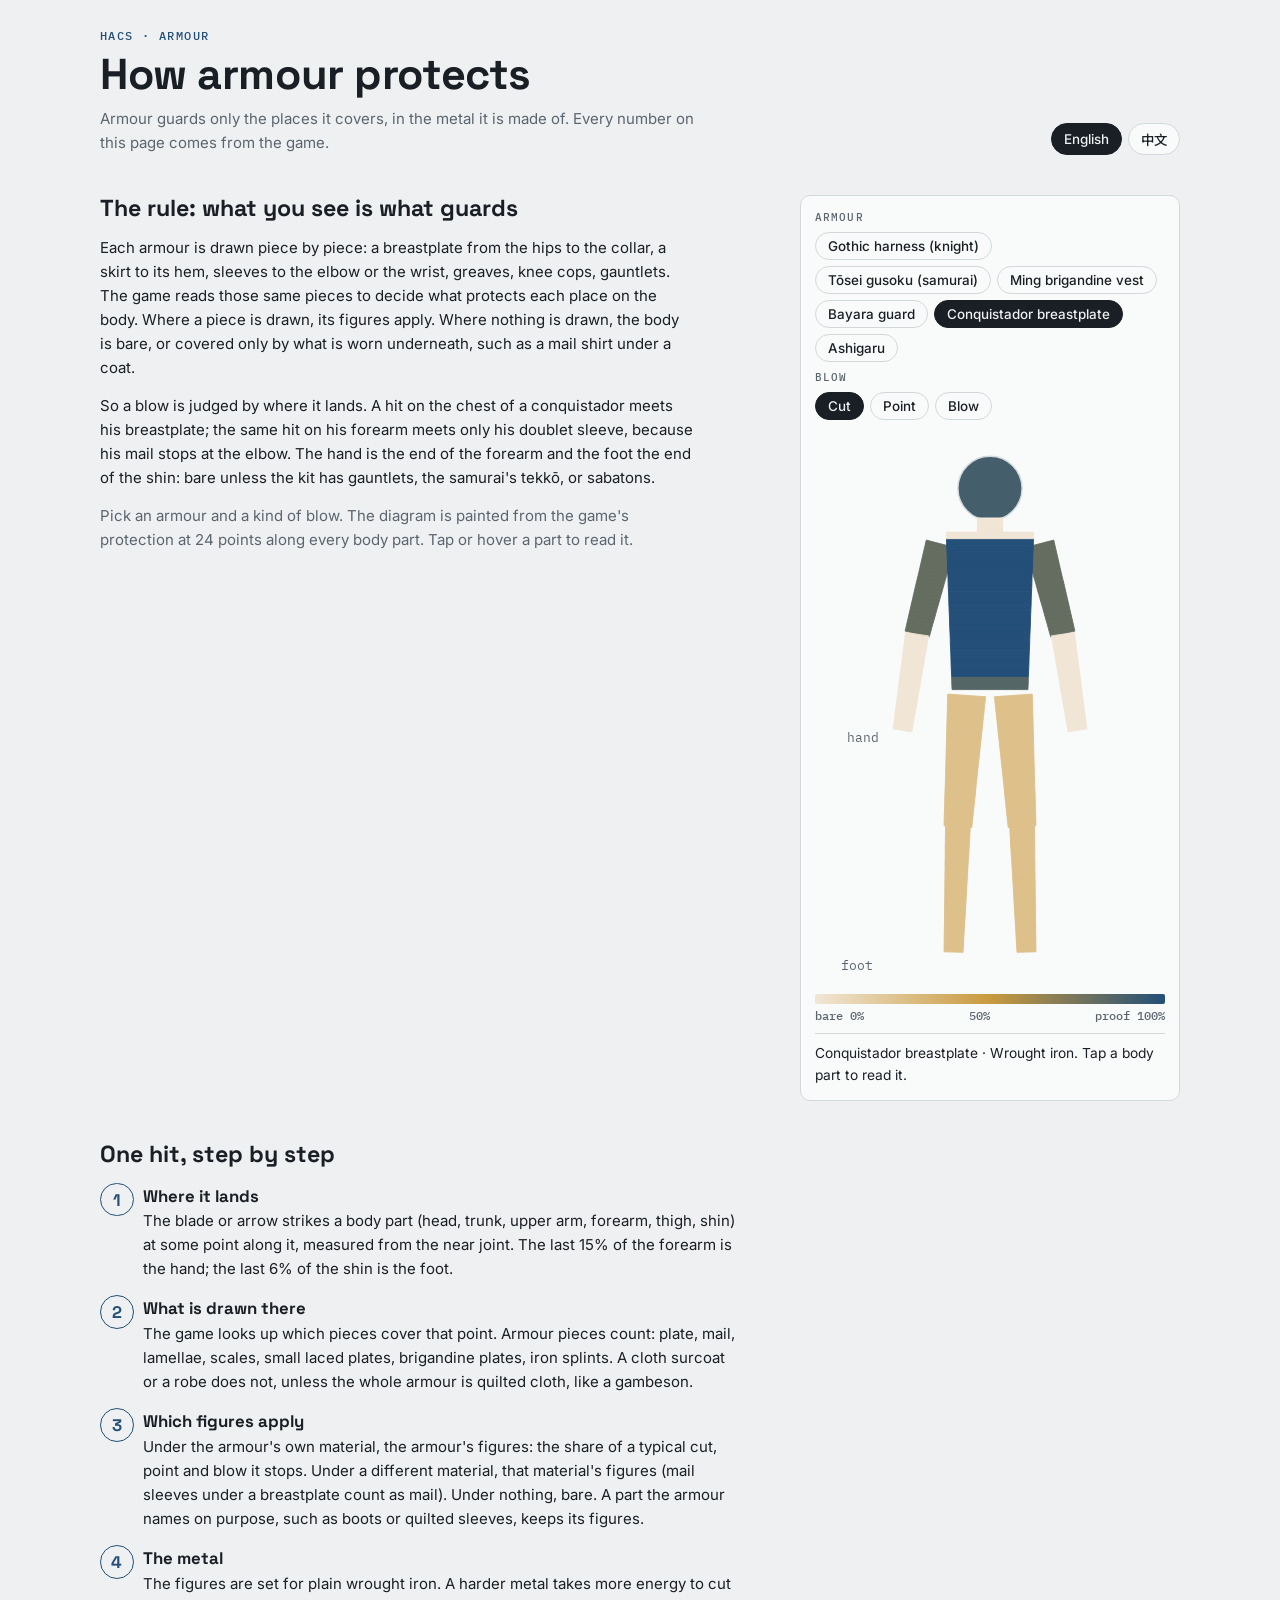
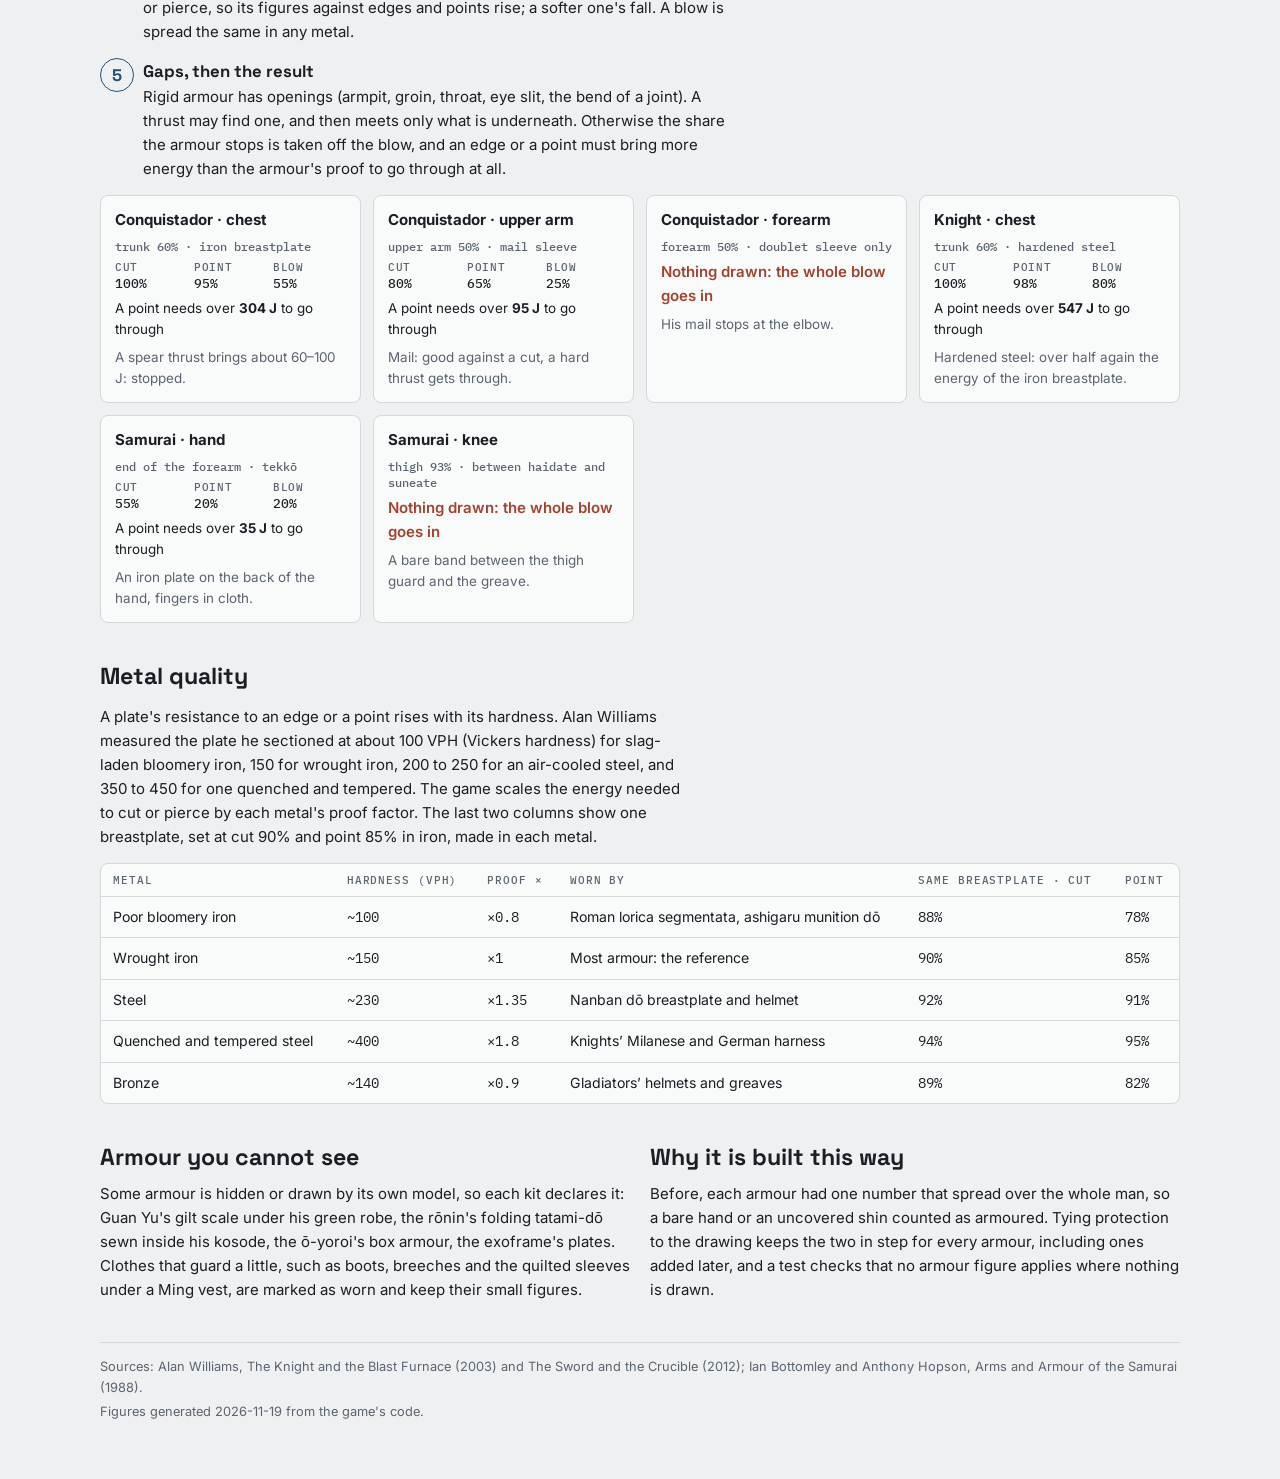
==== assets/armour.html @ ee6d1f23 "How armour protects, in the game: a page in English and Chinese (assets/armour.html, made from the g" ====
<!doctype html>
<!-- GENERATED by tools/armour-page.mjs from tools/armour-page.tpl.html: do not edit by hand. -->
<html lang="en">
<head>
<meta charset="utf-8">
<meta name="viewport" content="width=device-width, initial-scale=1, viewport-fit=cover">
</head>
<body>
<title>How Armour Protects</title>
<meta name="claude:viewport-fit-sides" content="cover">
<link rel="preconnect" href="https://fonts.googleapis.com">
<link rel="stylesheet" href="https://fonts.googleapis.com/css2?family=Space+Grotesk:wght@500;700&family=Inter:wght@400;500;600&family=IBM+Plex+Mono:wght@500&family=Noto+Sans+SC:wght@400;700&display=swap">
<style>
/* Layout: an armourer's sheet — a running explanation beside one live body diagram, then the worked hit, then reference tables.
   Colour: the temper colours of steel, straw (soft, little guard) to blued (proof). */
:root {
  --bg: #eef0f1; --panel: #f9fafa; --ink: #1a1f25; --muted: #5b6570; --line: #d3d8dc;
  --straw: #c99a3e; --blued: #234f78; --bare: #f1e6d6; --accent: #234f78; --warn: #a2432f;
  --display: "Space Grotesk", "Noto Sans SC", system-ui, sans-serif; --body: "Inter", "Noto Sans SC", system-ui, sans-serif; --mono: "IBM Plex Mono", ui-monospace, monospace;
}
@media (prefers-color-scheme: dark) { :root:not([data-theme="light"]) {
  --bg: #12161a; --panel: #1a1f25; --ink: #e6e9ec; --muted: #9aa4ae; --line: #2c333a;
  --straw: #d9ad55; --blued: #6fa3d6; --bare: #3a3127; --accent: #8ab8e3; --warn: #e07a62; color-scheme: dark } }
:root[data-theme="dark"] {
  --bg: #12161a; --panel: #1a1f25; --ink: #e6e9ec; --muted: #9aa4ae; --line: #2c333a;
  --straw: #d9ad55; --blued: #6fa3d6; --bare: #3a3127; --accent: #8ab8e3; --warn: #e07a62; color-scheme: dark }
* { box-sizing: border-box }
body { background: var(--bg); color: var(--ink); font: 15px/1.6 var(--body); padding-left: max(16px, env(safe-area-inset-left, 0px)); padding-right: max(16px, env(safe-area-inset-right, 0px)); padding-block: 28px 56px; margin: 0 }
main { max-width: 1080px; margin: 0 auto; display: grid; gap: 40px }
h1, h2, h3 { font-family: var(--display); text-wrap: balance; margin: 0 }
h1 { font-size: clamp(1.9rem, 4vw, 2.7rem); line-height: 1.1; letter-spacing: -0.01em }
h2 { font-size: 1.45rem; line-height: 1.2 }
h3 { font-size: 1.05rem }
p { margin: 0; max-width: 66ch }
.muted { color: var(--muted) }
.eyebrow { font: 500 .74rem var(--mono); letter-spacing: .12em; text-transform: uppercase; color: var(--accent) }
header { display: flex; flex-wrap: wrap; gap: 16px 24px; align-items: end; justify-content: space-between }
header > div { display: grid; gap: 8px; min-width: 0 }
.chips { display: flex; flex-wrap: wrap; gap: 6px }
.chips button { font: 500 .84rem var(--body); background: var(--panel); color: var(--ink); border: 1px solid var(--line); border-radius: 999px; padding: 5px 12px; cursor: pointer }
.chips button[aria-pressed="true"] { background: var(--ink); color: var(--bg); border-color: var(--ink) }
button:focus-visible { outline: 2px solid var(--accent); outline-offset: 2px }
.lab { display: grid; grid-template-columns: minmax(0, 1fr) minmax(280px, 380px); gap: 28px; align-items: start }
.lab .text { display: grid; gap: 14px; min-width: 0 }
.figure { background: var(--panel); border: 1px solid var(--line); border-radius: 10px; padding: 14px; display: grid; gap: 10px; position: sticky; top: calc(env(safe-area-inset-top, 0px) + 12px) }
.figure svg { width: 100%; height: auto; display: block }
.scale { display: grid; gap: 4px; font: 500 .72rem var(--mono); color: var(--muted) }
.scale .bar { height: 10px; border-radius: 2px; background: linear-gradient(90deg, var(--bare), var(--straw), var(--blued)) }
.scale .ticks { display: flex; justify-content: space-between }
.readout { min-height: 3.2em; font-size: .86rem; border-top: 1px solid var(--line); padding-top: 8px }
.readout b { font-family: var(--mono) }
.controls { display: grid; gap: 8px }
.controls label { font: 500 .7rem var(--mono); letter-spacing: .1em; text-transform: uppercase; color: var(--muted) }
ol.steps { list-style: none; padding: 0; margin: 0; display: grid; gap: 14px; counter-reset: s }
ol.steps li { display: grid; grid-template-columns: 2.2em minmax(0, 1fr); gap: 10px; counter-increment: s }
ol.steps li::before { content: counter(s); font: 700 1.05rem var(--display); color: var(--accent); border: 1.5px solid var(--accent); border-radius: 50%; width: 1.9em; height: 1.9em; display: grid; place-items: center }
.cases { display: grid; grid-template-columns: repeat(auto-fit, minmax(230px, 1fr)); gap: 12px }
.case { background: var(--panel); border: 1px solid var(--line); border-radius: 8px; padding: 12px 14px; display: grid; gap: 6px; align-content: start }
.case .where { font: 500 .78rem var(--mono); color: var(--muted) }
.figs { display: grid; grid-template-columns: repeat(3, 1fr); gap: 6px; font: 500 .82rem var(--mono); font-variant-numeric: tabular-nums }
.figs span { display: grid; gap: 1px }
.figs small { font: 500 .66rem var(--mono); color: var(--muted); text-transform: uppercase; letter-spacing: .06em }
.joules { font-size: .84rem }
.bare { color: var(--warn); font-weight: 600 }
.tablewrap { overflow-x: auto; border: 1px solid var(--line); border-radius: 8px; background: var(--panel) }
table { border-collapse: collapse; width: 100%; font-size: .88rem; min-width: 560px }
th, td { text-align: left; padding: 9px 12px; border-bottom: 1px solid var(--line); vertical-align: top }
th { font: 500 .7rem var(--mono); letter-spacing: .08em; text-transform: uppercase; color: var(--muted) }
td.num { font-family: var(--mono); font-variant-numeric: tabular-nums; white-space: nowrap }
tr:last-child td { border-bottom: 0 }
section { display: grid; gap: 14px }
.two { display: grid; grid-template-columns: repeat(auto-fit, minmax(280px, 1fr)); gap: 20px }
.two > div { display: grid; gap: 10px; min-width: 0 }
footer { font-size: .8rem; color: var(--muted); border-top: 1px solid var(--line); padding-top: 14px; display: grid; gap: 4px }
html[data-lang="zh"] .en, html[data-lang="en"] .zh { display: none }
@media (max-width: 760px) { .lab { grid-template-columns: 1fr } .figure { position: static } }
</style>

<main>
<header>
  <div>
    <span class="eyebrow"><span class="en">HACS · armour</span><span class="zh">HACS · 护甲</span></span>
    <h1><span class="en">How armour protects</span><span class="zh">护甲如何防护</span></h1>
    <p class="muted"><span class="en">Armour guards only the places it covers, in the metal it is made of. Every number on this page comes from the game.</span><span class="zh">护甲只护住它覆盖到的地方，护得多少取决于它用的金属。本页所有数字都取自游戏本身。</span></p>
  </div>
  <div class="chips" role="group" aria-label="Language"><button id="lang-en" type="button">English</button><button id="lang-zh" type="button">中文</button></div>
</header>

<div class="lab">
  <div class="text">
    <h2><span class="en">The rule: what you see is what guards</span><span class="zh">规则：看得见的才挡得住</span></h2>
    <p><span class="en">Each armour is drawn piece by piece: a breastplate from the hips to the collar, a skirt to its hem, sleeves to the elbow or the wrist, greaves, knee cops, gauntlets. The game reads those same pieces to decide what protects each place on the body. Where a piece is drawn, its figures apply. Where nothing is drawn, the body is bare, or covered only by what is worn underneath, such as a mail shirt under a coat.</span><span class="zh">每一副甲都是一件一件画出来的：胸甲从胯部到领口，甲裙垂到下摆，袖甲到肘或到腕，还有护胫、护膝、铁手套。游戏就读这些画出来的甲片，来决定身上每一处由什么防护。画了甲片的地方，按甲片的数值算；没画的地方就是空的，只剩里面穿的东西，比如外套下面的锁子甲。</span></p>
    <p><span class="en">So a blow is judged by where it lands. A hit on the chest of a conquistador meets his breastplate; the same hit on his forearm meets only his doublet sleeve, because his mail stops at the elbow. The hand is the end of the forearm and the foot the end of the shin: bare unless the kit has gauntlets, the samurai's tekkō, or sabatons.</span><span class="zh">所以一击算多少，要看它落在哪里。同样一枪，扎在征服者胸口是胸甲挡；扎在小臂上就只隔一层衣袖，因为他的锁子甲只到肘部。手是小臂的末端，脚是小腿的末端：除非有铁手套、武士的手甲（手背铁片）或铁靴，否则都是光的。</span></p>
    <p class="muted"><span class="en">Pick an armour and a kind of blow. The diagram is painted from the game's protection at 24 points along every body part. Tap or hover a part to read it.</span><span class="zh">选一副甲和一种打击。图上每个部位沿长度取了 24 个点，颜色就是游戏里这些点的防护值。点按或悬停可看数值。</span></p>
  </div>
  <div class="figure">
    <div class="controls">
      <label><span class="en">Armour</span><span class="zh">护甲</span></label>
      <div class="chips" id="kits" role="group"></div>
      <label><span class="en">Blow</span><span class="zh">打击</span></label>
      <div class="chips" id="blows" role="group"></div>
    </div>
    <svg id="body" viewBox="0 0 240 380" role="img" aria-label="Body diagram"></svg>
    <div class="scale"><div class="bar"></div><div class="ticks"><span><span class="en">bare 0%</span><span class="zh">无防护 0%</span></span><span>50%</span><span><span class="en">proof 100%</span><span class="zh">全挡 100%</span></span></div></div>
    <div class="readout" id="readout" aria-live="polite"></div>
  </div>
</div>

<section>
  <h2><span class="en">One hit, step by step</span><span class="zh">一击是怎么算的</span></h2>
  <ol class="steps">
    <li><div><h3><span class="en">Where it lands</span><span class="zh">落点</span></h3><p><span class="en">The blade or arrow strikes a body part (head, trunk, upper arm, forearm, thigh, shin) at some point along it, measured from the near joint. The last 15% of the forearm is the hand; the last 6% of the shin is the foot.</span><span class="zh">刀刃或箭命中某个部位（头、躯干、上臂、小臂、大腿、小腿）上的某一点，从近端关节量起。小臂最末 15% 算手，小腿最末 6% 算脚。</span></p></div></li>
    <li><div><h3><span class="en">What is drawn there</span><span class="zh">那里画了什么</span></h3><p><span class="en">The game looks up which pieces cover that point. Armour pieces count: plate, mail, lamellae, scales, small laced plates, brigandine plates, iron splints. A cloth surcoat or a robe does not, unless the whole armour is quilted cloth, like a gambeson.</span><span class="zh">游戏查出覆盖这一点的是哪些甲片。算数的是甲：板甲、锁子甲、札甲、鳞甲、小札、布面甲的甲片、铁条。布罩袍和长袍不算，除非整副甲本来就是棉布做的，比如棉甲。</span></p></div></li>
    <li><div><h3><span class="en">Which figures apply</span><span class="zh">用哪组数值</span></h3><p><span class="en">Under the armour's own material, the armour's figures: the share of a typical cut, point and blow it stops. Under a different material, that material's figures (mail sleeves under a breastplate count as mail). Under nothing, bare. A part the armour names on purpose, such as boots or quilted sleeves, keeps its figures.</span><span class="zh">落在这副甲本身的材料上，就用这副甲的数值：一次普通的砍、刺、钝击，它能挡下几成。落在别的材料上，用那种材料的数值（胸甲下面的锁子袖按锁子甲算）。什么都没有，就是光的。甲特意写明的部位，比如靴子、棉袖，保留它自己的数值。</span></p></div></li>
    <li><div><h3><span class="en">The metal</span><span class="zh">金属</span></h3><p><span class="en">The figures are set for plain wrought iron. A harder metal takes more energy to cut or pierce, so its figures against edges and points rise; a softer one's fall. A blow is spread the same in any metal.</span><span class="zh">数值按普通熟铁设定。金属越硬，砍穿、刺穿需要的能量越大，对刃和尖的防护就越高；越软越低。钝击被摊开的程度跟金属软硬无关。</span></p></div></li>
    <li><div><h3><span class="en">Gaps, then the result</span><span class="zh">缝隙，然后出结果</span></h3><p><span class="en">Rigid armour has openings (armpit, groin, throat, eye slit, the bend of a joint). A thrust may find one, and then meets only what is underneath. Otherwise the share the armour stops is taken off the blow, and an edge or a point must bring more energy than the armour's proof to go through at all.</span><span class="zh">硬甲有缝隙（腋下、腹股沟、咽喉、眼缝、关节弯处）。刺击可能正好找到缝，那就只碰到里面的东西。否则就从这一击里扣掉甲挡下的那一份；刃或尖带的能量还得超过这副甲的“耐受能量”，才能穿得进去。</span></p></div></li>
  </ol>
  <div class="cases" id="cases"></div>
</section>

<section>
  <h2><span class="en">Metal quality</span><span class="zh">金属品质</span></h2>
  <p><span class="en">A plate's resistance to an edge or a point rises with its hardness. Alan Williams measured the plate he sectioned at about 100 VPH (Vickers hardness) for slag-laden bloomery iron, 150 for wrought iron, 200 to 250 for an air-cooled steel, and 350 to 450 for one quenched and tempered. The game scales the energy needed to cut or pierce by each metal's proof factor. The last two columns show one breastplate, set at cut 90% and point 85% in iron, made in each metal.</span><span class="zh">甲板对刃和尖的抵抗随硬度上升。Alan Williams 切片测量过的甲板：夹渣的块炼铁约 100 VPH（维氏硬度），熟铁约 150，空冷的钢 200 到 250，淬火回火的钢 350 到 450。游戏按每种金属的“耐受倍数”放大砍穿、刺穿所需的能量。最后两列是同一块胸甲（熟铁时挡砍 90%、挡刺 85%）换成各种金属后的数值。</span></p>
  <div class="tablewrap"><table id="metals"></table></div>
</section>

<section class="two">
  <div>
    <h2><span class="en">Armour you cannot see</span><span class="zh">看不见的甲</span></h2>
    <p><span class="en">Some armour is hidden or drawn by its own model, so each kit declares it: Guan Yu's gilt scale under his green robe, the rōnin's folding tatami-dō sewn inside his kosode, the ō-yoroi's box armour, the exoframe's plates. Clothes that guard a little, such as boots, breeches and the quilted sleeves under a Ming vest, are marked as worn and keep their small figures.</span><span class="zh">有些甲藏在衣服里，或者由专门的模型画出来，所以每套装备都要自己声明：关羽绿袍下的金鳞甲、浪人缝在小袖里的折叠叠具足、大铠的箱形胴、外骨骼的甲板。能挡一点的衣物，比如靴子、马裤、明军背心下面的棉袖，标为“穿着”，保留它们不大的数值。</span></p>
  </div>
  <div>
    <h2><span class="en">Why it is built this way</span><span class="zh">为什么这样设计</span></h2>
    <p><span class="en">Before, each armour had one number that spread over the whole man, so a bare hand or an uncovered shin counted as armoured. Tying protection to the drawing keeps the two in step for every armour, including ones added later, and a test checks that no armour figure applies where nothing is drawn.</span><span class="zh">以前每副甲只有一个数值，铺满全身，所以光着的手、露着的小腿也算有甲。把防护和画出来的甲绑在一起，每副甲（包括以后新加的）都会保持一致；还有一条测试专门检查：没画甲的地方不许有甲的数值。</span></p>
  </div>
</section>

<footer>
  <span><span class="en">Sources: Alan Williams, The Knight and the Blast Furnace (2003) and The Sword and the Crucible (2012); Ian Bottomley and Anthony Hopson, Arms and Armour of the Samurai (1988).</span><span class="zh">资料来源：Alan Williams《骑士与高炉》（2003）、《剑与坩埚》（2012）；Ian Bottomley、Anthony Hopson《武士的武器与甲胄》（1988）。</span></span>
  <span id="stamp"></span>
</footer>
</main>

<script>
const DATA = {"kits":[{"kind":"knight","label":"Gothic plate","kitLabel":"Knight — full plate","metal":"hardenedSteel","head":[1,0.981,0.62],"parts":{"trunk":[[1,0.984,0.8],[1,0.984,0.8],[1,0.984,0.8],[1,0.984,0.8],[1,0.984,0.8],[1,0.984,0.8],[1,0.984,0.8],[1,0.984,0.8],[1,0.984,0.8],[1,0.984,0.8],[1,0.984,0.8],[1,0.984,0.8],[1,0.984,0.8],[1,0.984,0.8],[1,0.984,0.8],[1,0.984,0.8],[1,0.984,0.8],[1,0.984,0.8],[1,0.984,0.8],[1,0.984,0.8],[1,0.984,0.8],[1,0.984,0.8],[1,0.984,0.8],[1,0.984,0.8]],"upperArm":[[1,0.984,0.8],[1,0.984,0.8],[1,0.984,0.8],[1,0.984,0.8],[1,0.984,0.8],[1,0.984,0.8],[1,0.984,0.8],[1,0.984,0.8],[1,0.984,0.8],[1,0.984,0.8],[1,0.984,0.8],[1,0.984,0.8],[1,0.984,0.8],[1,0.984,0.8],[1,0.984,0.8],[1,0.984,0.8],[1,0.984,0.8],[1,0.984,0.8],[1,0.984,0.8],[1,0.984,0.8],[1,0.984,0.8],[1,0.984,0.8],[1,0.984,0.8],[1,0.984,0.8]],"forearm":[[1,0.984,0.8],[1,0.984,0.8],[1,0.984,0.8],[1,0.984,0.8],[1,0.984,0.8],[1,0.984,0.8],[1,0.984,0.8],[1,0.984,0.8],[1,0.984,0.8],[1,0.984,0.8],[1,0.984,0.8],[1,0.984,0.8],[1,0.984,0.8],[1,0.984,0.8],[1,0.984,0.8],[1,0.984,0.8],[1,0.984,0.8],[1,0.984,0.8],[1,0.984,0.8],[1,0.984,0.8],[1,0.984,0.8],[1,0.984,0.8],[1,0.984,0.8],[1,0.984,0.8]],"thigh":[[1,0.984,0.8],[1,0.984,0.8],[1,0.984,0.8],[1,0.984,0.8],[1,0.984,0.8],[1,0.984,0.8],[1,0.984,0.8],[1,0.984,0.8],[1,0.984,0.8],[1,0.984,0.8],[1,0.984,0.8],[1,0.984,0.8],[1,0.984,0.8],[1,0.984,0.8],[1,0.984,0.8],[1,0.984,0.8],[1,0.984,0.8],[1,0.984,0.8],[1,0.984,0.8],[1,0.984,0.8],[1,0.984,0.8],[1,0.984,0.8],[1,0.984,0.8],[1,0.984,0.8]],"shank":[[1,0.984,0.8],[1,0.984,0.8],[1,0.984,0.8],[1,0.984,0.8],[1,0.984,0.8],[1,0.984,0.8],[1,0.984,0.8],[1,0.984,0.8],[1,0.984,0.8],[1,0.984,0.8],[1,0.984,0.8],[1,0.984,0.8],[1,0.984,0.8],[1,0.984,0.8],[1,0.984,0.8],[1,0.984,0.8],[1,0.984,0.8],[1,0.984,0.8],[1,0.984,0.8],[1,0.984,0.8],[1,0.984,0.8],[1,0.984,0.8],[1,0.984,0.8],[1,0.984,0.8]]},"pieces":{"trunk":[{"from":0,"to":1,"material":"steel","slot":"trunk"}],"upperArm":[{"from":0,"to":1,"material":"steel","slot":"upperArm"}],"forearm":[{"from":0,"to":0.85,"material":"steel","slot":"forearm"}],"thigh":[{"from":0,"to":1,"material":"steel","slot":"thigh"}],"shank":[{"from":0,"to":0.94,"material":"steel","slot":"shin"}]},"hand":"steel","foot":"steel"},{"kind":"samuraiTosei","label":"Iron","kitLabel":"Samurai — tōsei gusoku","metal":"iron","head":[0.95,0.9,0.7],"parts":{"trunk":[[0.95,0.9,0.7],[0.95,0.9,0.7],[0.95,0.9,0.7],[0.95,0.9,0.7],[0.95,0.9,0.7],[0.95,0.9,0.7],[0.95,0.9,0.7],[0.95,0.9,0.7],[0.95,0.9,0.7],[0.95,0.9,0.7],[0.95,0.9,0.7],[0.95,0.9,0.7],[0.95,0.9,0.7],[0.95,0.9,0.7],[0.95,0.9,0.7],[0.95,0.9,0.7],[0.95,0.9,0.7],[0.95,0.9,0.7],[0.95,0.9,0.7],[0.95,0.9,0.7],[0.95,0.9,0.7],[0.95,0.9,0.7],[0.95,0.9,0.7],[0.95,0.9,0.7]],"upperArm":[[0.95,0.54,0.49],[0.95,0.54,0.49],[0.95,0.54,0.49],[0.95,0.54,0.49],[0.95,0.54,0.49],[0.95,0.54,0.49],[0.95,0.54,0.49],[0.95,0.54,0.49],[0.95,0.54,0.49],[0.95,0.54,0.49],[0.95,0.54,0.49],[0.95,0.54,0.49],[0.95,0.54,0.49],[0.95,0.54,0.49],[0.95,0.54,0.49],[0,0,0],[0,0,0],[0,0,0],[0,0,0],[0,0,0],[0,0,0],[0,0,0],[0,0,0],[0,0,0]],"forearm":[[0.95,0.54,0.49],[0.95,0.54,0.49],[0.95,0.54,0.49],[0.95,0.54,0.49],[0.95,0.54,0.49],[0.95,0.54,0.49],[0.95,0.54,0.49],[0.95,0.54,0.49],[0.95,0.54,0.49],[0.95,0.54,0.49],[0.95,0.54,0.49],[0.95,0.54,0.49],[0.95,0.54,0.49],[0.95,0.54,0.49],[0.95,0.54,0.49],[0.95,0.54,0.49],[0.95,0.54,0.49],[0.95,0.54,0.49],[0.95,0.54,0.49],[0.95,0.54,0.49],[0.55,0.2,0.2],[0.55,0.2,0.2],[0.55,0.2,0.2],[0.55,0.2,0.2]],"thigh":[[0.95,0.54,0.49],[0.95,0.54,0.49],[0.95,0.54,0.49],[0.95,0.54,0.49],[0.95,0.54,0.49],[0.95,0.54,0.49],[0.95,0.54,0.49],[0.95,0.54,0.49],[0.95,0.54,0.49],[0.95,0.54,0.49],[0.95,0.54,0.49],[0.95,0.54,0.49],[0.95,0.54,0.49],[0.95,0.54,0.49],[0.95,0.54,0.49],[0.95,0.54,0.49],[0.95,0.54,0.49],[0.95,0.54,0.49],[0.95,0.54,0.49],[0.95,0.54,0.49],[0,0,0],[0,0,0],[0,0,0],[0,0,0]],"shank":[[0,0,0],[0.95,0.54,0.49],[0.95,0.54,0.49],[0.95,0.54,0.49],[0.95,0.54,0.49],[0.95,0.54,0.49],[0.95,0.54,0.49],[0.95,0.54,0.49],[0.95,0.54,0.49],[0.95,0.54,0.49],[0.95,0.54,0.49],[0.95,0.54,0.49],[0.95,0.54,0.49],[0.95,0.54,0.49],[0.95,0.54,0.49],[0.95,0.54,0.49],[0.95,0.54,0.49],[0.95,0.54,0.49],[0.95,0.54,0.49],[0.95,0.54,0.49],[0.95,0.54,0.49],[0,0,0],[0,0,0],[0,0,0]]},"pieces":{"trunk":[{"from":0,"to":1,"material":"steel","slot":"trunk"}],"upperArm":[{"from":0,"to":0.62,"material":"kozane","slot":"upperArm"}],"forearm":[{"from":0,"to":0.85,"material":"splint","slot":"forearm"}],"thigh":[{"from":0.25,"to":0.85,"material":"kozane","slot":"thigh"},{"from":0,"to":0.5,"material":"kozane","slot":"skirt"}],"shank":[{"from":0.04,"to":0.86,"material":"splint","slot":"shin"}]},"hand":"tekko","foot":null},{"kind":"mingBrigandine","label":"Red","kitLabel":"Ming — brigandine","metal":"iron","head":[0.85,0.55,0.55],"parts":{"trunk":[[0.87,0.72,0.48],[0.87,0.72,0.48],[0.87,0.72,0.48],[0.87,0.72,0.48],[0.87,0.72,0.48],[0.87,0.72,0.48],[0.87,0.72,0.48],[0.87,0.72,0.48],[0.87,0.72,0.48],[0.87,0.72,0.48],[0.87,0.72,0.48],[0.87,0.72,0.48],[0.87,0.72,0.48],[0.87,0.72,0.48],[0.87,0.72,0.48],[0.87,0.72,0.48],[0.87,0.72,0.48],[0.87,0.72,0.48],[0.87,0.72,0.48],[0.87,0.72,0.48],[0.87,0.72,0.48],[0.87,0.72,0.48],[0.87,0.72,0.48],[0,0,0]],"upperArm":[[0.3,0.15,0.25],[0.3,0.15,0.25],[0.3,0.15,0.25],[0.3,0.15,0.25],[0.3,0.15,0.25],[0.3,0.15,0.25],[0.3,0.15,0.25],[0.3,0.15,0.25],[0.3,0.15,0.25],[0.3,0.15,0.25],[0.3,0.15,0.25],[0.3,0.15,0.25],[0.3,0.15,0.25],[0.3,0.15,0.25],[0.3,0.15,0.25],[0.3,0.15,0.25],[0.3,0.15,0.25],[0.3,0.15,0.25],[0.3,0.15,0.25],[0.3,0.15,0.25],[0.3,0.15,0.25],[0.3,0.15,0.25],[0.3,0.15,0.25],[0.3,0.15,0.25]],"forearm":[[0.3,0.15,0.25],[0.3,0.15,0.25],[0.3,0.15,0.25],[0.3,0.15,0.25],[0.3,0.15,0.25],[0.3,0.15,0.25],[0.3,0.15,0.25],[0.3,0.15,0.25],[0.3,0.15,0.25],[0.3,0.15,0.25],[0.3,0.15,0.25],[0.3,0.15,0.25],[0.3,0.15,0.25],[0.3,0.15,0.25],[0.3,0.15,0.25],[0.3,0.15,0.25],[0.3,0.15,0.25],[0.3,0.15,0.25],[0.3,0.15,0.25],[0.3,0.15,0.25],[0,0,0],[0,0,0],[0,0,0],[0,0,0]],"thigh":[[0.87,0.72,0.48],[0.87,0.72,0.48],[0.87,0.72,0.48],[0.87,0.72,0.48],[0.87,0.72,0.48],[0.87,0.72,0.48],[0.87,0.72,0.48],[0.87,0.72,0.48],[0.87,0.72,0.48],[0.87,0.72,0.48],[0.87,0.72,0.48],[0.87,0.72,0.48],[0.87,0.72,0.48],[0.87,0.72,0.48],[0.87,0.72,0.48],[0.87,0.72,0.48],[0.87,0.72,0.48],[0.87,0.72,0.48],[0.87,0.72,0.48],[0.87,0.72,0.48],[0.87,0.72,0.48],[0.87,0.72,0.48],[0.87,0.72,0.48],[0,0,0]],"shank":[[0,0,0],[0,0,0],[0,0,0],[0,0,0],[0,0,0],[0,0,0],[0,0,0],[0,0,0],[0,0,0],[0,0,0],[0,0,0],[0,0,0],[0,0,0],[0,0,0],[0,0,0],[0,0,0],[0,0,0],[0,0,0],[0,0,0],[0,0,0],[0,0,0],[0,0,0],[0,0,0],[0,0,0]]},"pieces":{"trunk":[{"from":0,"to":0.96,"material":"studded","slot":"trunk"},{"from":0.14,"to":0.24,"material":"cloth","slot":"trunk"}],"upperArm":[{"from":0,"to":0.14,"material":"studded","slot":"upperArm"}],"forearm":[],"thigh":[{"from":0,"to":0.95,"material":"studded","slot":"skirt"}],"shank":[]},"hand":null,"foot":null},{"kind":"bayara","label":"Blue brocade","kitLabel":"Eight Banners (Later Jin) — Bayara guard","metal":"iron","head":[0.91,0.74,0.58],"parts":{"trunk":[[0.94,0.903,0.706],[0.94,0.903,0.706],[0.94,0.903,0.706],[0.94,0.903,0.706],[0.94,0.903,0.706],[0.94,0.903,0.706],[0.94,0.903,0.706],[0.94,0.903,0.706],[0.94,0.903,0.706],[0.94,0.903,0.706],[0.94,0.903,0.706],[0.94,0.903,0.706],[0.94,0.903,0.706],[0.94,0.903,0.706],[0.94,0.903,0.706],[0.94,0.903,0.706],[0.94,0.903,0.706],[0.94,0.903,0.706],[0.94,0.903,0.706],[0.94,0.903,0.706],[0.94,0.903,0.706],[0.94,0.903,0.706],[0.94,0.903,0.706],[0.85,0.65,0.3]],"upperArm":[[0.982,0.962,0.685],[0.982,0.962,0.685],[0.982,0.962,0.685],[0.982,0.962,0.685],[0.982,0.962,0.685],[0.982,0.962,0.685],[0.982,0.962,0.685],[0.982,0.962,0.685],[0.982,0.962,0.685],[0.982,0.962,0.685],[0.982,0.962,0.685],[0.982,0.962,0.685],[0.982,0.962,0.685],[0.982,0.962,0.685],[0.982,0.962,0.685],[0.982,0.962,0.685],[0.982,0.962,0.685],[0.982,0.962,0.685],[0.982,0.962,0.685],[0.982,0.962,0.685],[0.982,0.962,0.685],[0.982,0.962,0.685],[0.982,0.962,0.685],[0.982,0.962,0.685]],"forearm":[[0.98,0.93,0.55],[0.98,0.93,0.55],[0.98,0.93,0.55],[0.98,0.93,0.55],[0.98,0.93,0.55],[0.98,0.93,0.55],[0.98,0.93,0.55],[0.98,0.93,0.55],[0.98,0.93,0.55],[0.98,0.93,0.55],[0.98,0.93,0.55],[0.98,0.93,0.55],[0.98,0.93,0.55],[0.98,0.93,0.55],[0.98,0.93,0.55],[0.98,0.93,0.55],[0.98,0.93,0.55],[0.98,0.93,0.55],[0.98,0.93,0.55],[0.98,0.93,0.55],[0,0,0],[0,0,0],[0,0,0],[0,0,0]],"thigh":[[0.94,0.903,0.706],[0.94,0.903,0.706],[0.94,0.903,0.706],[0.94,0.903,0.706],[0.94,0.903,0.706],[0.94,0.903,0.706],[0.94,0.903,0.706],[0.94,0.903,0.706],[0.94,0.903,0.706],[0.94,0.903,0.706],[0.94,0.903,0.706],[0.94,0.903,0.706],[0.94,0.903,0.706],[0.94,0.903,0.706],[0.94,0.903,0.706],[0.94,0.903,0.706],[0.94,0.903,0.706],[0.94,0.903,0.706],[0.94,0.903,0.706],[0.94,0.903,0.706],[0.94,0.903,0.706],[0.94,0.903,0.706],[0.94,0.903,0.706],[0.85,0.65,0.3]],"shank":[[0,0,0],[0,0,0],[0,0,0],[0,0,0],[0,0,0],[0,0,0],[0,0,0],[0,0,0],[0,0,0],[0,0,0],[0,0,0],[0,0,0],[0,0,0],[0,0,0],[0,0,0],[0,0,0],[0,0,0],[0,0,0],[0,0,0],[0,0,0],[0,0,0],[0,0,0],[0,0,0],[0,0,0]]},"pieces":{"trunk":[{"from":0,"to":0.97,"material":"studded","slot":"trunk"}],"upperArm":[{"from":0,"to":0.5,"material":"steel","slot":"upperArm"},{"from":0.45,"to":1,"material":"steel","slot":"upperArm"}],"forearm":[{"from":0,"to":0.85,"material":"steel","slot":"forearm"}],"thigh":[{"from":0,"to":0.95,"material":"studded","slot":"skirt"}],"shank":[]},"hand":null,"foot":null},{"kind":"conquistadorPlate","label":"Black doublet","kitLabel":"Conquistador — breastplate","metal":"iron","head":[0.9,0.8,0.5],"parts":{"trunk":[[0.85,0.65,0.3],[0.85,0.65,0.3],[1,0.95,0.55],[1,0.95,0.55],[1,0.95,0.55],[1,0.95,0.55],[1,0.95,0.55],[1,0.95,0.55],[1,0.95,0.55],[1,0.95,0.55],[1,0.95,0.55],[1,0.95,0.55],[1,0.95,0.55],[1,0.95,0.55],[1,0.95,0.55],[1,0.95,0.55],[1,0.95,0.55],[1,0.95,0.55],[1,0.95,0.55],[1,0.95,0.55],[1,0.95,0.55],[1,0.95,0.55],[1,0.95,0.55],[0,0,0]],"upperArm":[[0.8,0.65,0.25],[0.8,0.65,0.25],[0.8,0.65,0.25],[0.8,0.65,0.25],[0.8,0.65,0.25],[0.8,0.65,0.25],[0.8,0.65,0.25],[0.8,0.65,0.25],[0.8,0.65,0.25],[0.8,0.65,0.25],[0.8,0.65,0.25],[0.8,0.65,0.25],[0.8,0.65,0.25],[0.8,0.65,0.25],[0.8,0.65,0.25],[0.8,0.65,0.25],[0.8,0.65,0.25],[0.8,0.65,0.25],[0.8,0.65,0.25],[0.8,0.65,0.25],[0.8,0.65,0.25],[0.8,0.65,0.25],[0.8,0.65,0.25],[0.8,0.65,0.25]],"forearm":[[0,0,0],[0,0,0],[0,0,0],[0,0,0],[0,0,0],[0,0,0],[0,0,0],[0,0,0],[0,0,0],[0,0,0],[0,0,0],[0,0,0],[0,0,0],[0,0,0],[0,0,0],[0,0,0],[0,0,0],[0,0,0],[0,0,0],[0,0,0],[0,0,0],[0,0,0],[0,0,0],[0,0,0]],"thigh":[[0.25,0.1,0.1],[0.25,0.1,0.1],[0.25,0.1,0.1],[0.25,0.1,0.1],[0.25,0.1,0.1],[0.25,0.1,0.1],[0.25,0.1,0.1],[0.25,0.1,0.1],[0.25,0.1,0.1],[0.25,0.1,0.1],[0.25,0.1,0.1],[0.25,0.1,0.1],[0.25,0.1,0.1],[0.25,0.1,0.1],[0.25,0.1,0.1],[0.25,0.1,0.1],[0.25,0.1,0.1],[0.25,0.1,0.1],[0.25,0.1,0.1],[0.25,0.1,0.1],[0.25,0.1,0.1],[0.25,0.1,0.1],[0.25,0.1,0.1],[0.25,0.1,0.1]],"shank":[[0.25,0.1,0.1],[0.25,0.1,0.1],[0.25,0.1,0.1],[0.25,0.1,0.1],[0.25,0.1,0.1],[0.25,0.1,0.1],[0.25,0.1,0.1],[0.25,0.1,0.1],[0.25,0.1,0.1],[0.25,0.1,0.1],[0.25,0.1,0.1],[0.25,0.1,0.1],[0.25,0.1,0.1],[0.25,0.1,0.1],[0.25,0.1,0.1],[0.25,0.1,0.1],[0.25,0.1,0.1],[0.25,0.1,0.1],[0.25,0.1,0.1],[0.25,0.1,0.1],[0.25,0.1,0.1],[0.25,0.1,0.1],[0.25,0.1,0.1],[0.25,0.1,0.1]]},"pieces":{"trunk":[{"from":0,"to":0.97,"material":"mail","slot":"trunk"},{"from":0.1,"to":0.96,"material":"steel","slot":"trunk"}],"upperArm":[{"from":0,"to":1,"material":"mail","slot":"upperArm"}],"forearm":[],"thigh":[{"from":0,"to":0.3,"material":"steel","slot":"skirt"}],"shank":[]},"hand":null,"foot":null},{"kind":"ashigaru","label":"Black","kitLabel":"Ashigaru","metal":"poorIron","head":[0.545,0.317,0.42],"parts":{"trunk":[[0.831,0.784,0.5],[0.831,0.784,0.5],[0.831,0.784,0.5],[0.831,0.784,0.5],[0.831,0.784,0.5],[0.831,0.784,0.5],[0.831,0.784,0.5],[0.831,0.784,0.5],[0.831,0.784,0.5],[0.831,0.784,0.5],[0.831,0.784,0.5],[0.831,0.784,0.5],[0.831,0.784,0.5],[0.831,0.784,0.5],[0.831,0.784,0.5],[0.831,0.784,0.5],[0.831,0.784,0.5],[0.831,0.784,0.5],[0.831,0.784,0.5],[0.831,0.784,0.5],[0.831,0.784,0.5],[0.831,0.784,0.5],[0.831,0.784,0.5],[0,0,0]],"upperArm":[[0,0,0],[0,0,0],[0,0,0],[0,0,0],[0,0,0],[0,0,0],[0,0,0],[0,0,0],[0,0,0],[0,0,0],[0,0,0],[0,0,0],[0,0,0],[0,0,0],[0,0,0],[0,0,0],[0,0,0],[0,0,0],[0,0,0],[0,0,0],[0,0,0],[0,0,0],[0,0,0],[0,0,0]],"forearm":[[0,0,0],[0,0,0],[0,0,0],[0,0,0],[0,0,0],[0,0,0],[0,0,0],[0,0,0],[0,0,0],[0,0,0],[0,0,0],[0,0,0],[0,0,0],[0,0,0],[0,0,0],[0,0,0],[0,0,0],[0,0,0],[0,0,0],[0,0,0],[0,0,0],[0,0,0],[0,0,0],[0,0,0]],"thigh":[[0.396,0.101,0.14],[0.396,0.101,0.14],[0.396,0.101,0.14],[0.396,0.101,0.14],[0.396,0.101,0.14],[0.396,0.101,0.14],[0.396,0.101,0.14],[0,0,0],[0,0,0],[0,0,0],[0,0,0],[0,0,0],[0,0,0],[0,0,0],[0,0,0],[0,0,0],[0,0,0],[0,0,0],[0,0,0],[0,0,0],[0,0,0],[0,0,0],[0,0,0],[0,0,0]],"shank":[[0,0,0],[0,0,0],[0.396,0.101,0.14],[0.396,0.101,0.14],[0.396,0.101,0.14],[0.396,0.101,0.14],[0.396,0.101,0.14],[0.396,0.101,0.14],[0.396,0.101,0.14],[0.396,0.101,0.14],[0.396,0.101,0.14],[0.396,0.101,0.14],[0.396,0.101,0.14],[0.396,0.101,0.14],[0.396,0.101,0.14],[0.396,0.101,0.14],[0.396,0.101,0.14],[0.396,0.101,0.14],[0.396,0.101,0.14],[0,0,0],[0,0,0],[0,0,0],[0,0,0],[0,0,0]]},"pieces":{"trunk":[{"from":0,"to":0.96,"material":"armor","slot":"trunk"}],"upperArm":[],"forearm":[{"from":0,"to":0.85,"material":"cloth","slot":"forearm"}],"thigh":[{"from":0,"to":0.3,"material":"kozane","slot":"skirt"}],"shank":[{"from":0.1,"to":0.8,"material":"splint","slot":"shin"}]},"hand":null,"foot":null}],"examples":{"conqUpper":{"cut":0.8,"pierce":0.65,"blunt":0.25,"puncture":95,"edge":65},"conqFore":{"cut":0,"pierce":0,"blunt":0,"puncture":0,"edge":0},"conqBelly":{"cut":0.85,"pierce":0.65,"blunt":0.3,"puncture":95,"edge":93},"conqChest":{"cut":1,"pierce":0.95,"blunt":0.55,"puncture":304,"edge":3256},"knightChest":{"cut":1,"pierce":0.984,"blunt":0.8,"puncture":547,"edge":3256},"toseiKnee":{"cut":0,"pierce":0,"blunt":0,"puncture":0,"edge":0},"toseiShin":{"cut":0.95,"pierce":0.54,"blunt":0.49,"puncture":76,"edge":311},"toseiHand":{"cut":0.55,"pierce":0.2,"blunt":0.2,"puncture":35,"edge":20}},"metals":[{"key":"poorIron","proof":0.8,"vph":100,"cut":0.878,"pierce":0.784},{"key":"iron","proof":1,"vph":150,"cut":0.9,"pierce":0.85},{"key":"steel","proof":1.35,"vph":230,"cut":0.924,"pierce":0.912},{"key":"hardenedSteel","proof":1.8,"vph":400,"cut":0.942,"pierce":0.948},{"key":"bronze","proof":0.9,"vph":140,"cut":0.89,"pierce":0.821}],"handFrom":0.85,"footFrom":0.94,"when":"2026-11-19"};
const $ = (id) => document.getElementById(id);
const ZH = {
  kits: { knight: '哥特式板甲（骑士）', samuraiTosei: '当世具足（武士）', mingBrigandine: '明军布面甲背心', bayara: '巴牙喇护军', conquistadorPlate: '征服者胸甲', ashigaru: '足轻' },
  metals: { poorIron: '劣质块炼铁', iron: '熟铁', steel: '钢', hardenedSteel: '淬火回火钢', bronze: '青铜' },
  materials: { steel: '钢板', mail: '锁子甲', kozane: '小札', lamellae: '札甲', scales: '鳞甲', studded: '布面甲片', armor: '漆铁板', splint: '铁条', cloth: '布', pad: '甲板', tekko: '手甲' },
  parts: { head: '头', trunk: '躯干', upperArm: '上臂', forearm: '小臂', hand: '手', thigh: '大腿', shank: '小腿', foot: '脚' },
};
const EN = {
  kits: { knight: 'Gothic harness (knight)', samuraiTosei: 'Tōsei gusoku (samurai)', mingBrigandine: 'Ming brigandine vest', bayara: 'Bayara guard', conquistadorPlate: 'Conquistador breastplate', ashigaru: 'Ashigaru' },
  metals: { poorIron: 'Poor bloomery iron', iron: 'Wrought iron', steel: 'Steel', hardenedSteel: 'Quenched and tempered steel', bronze: 'Bronze' },
  materials: { steel: 'plate', mail: 'mail', kozane: 'laced plates', lamellae: 'lamellae', scales: 'scales', studded: 'brigandine plates', armor: 'lacquered iron', splint: 'iron splints', cloth: 'cloth', pad: 'plates', tekko: 'tekkō' },
  parts: { head: 'head', trunk: 'trunk', upperArm: 'upper arm', forearm: 'forearm', hand: 'hand', thigh: 'thigh', shank: 'shin', foot: 'foot' },
};
const WHO = { poorIron: ['Roman lorica segmentata, ashigaru munition dō', '罗马环片甲、足轻的量产胴'], iron: ['Most armour: the reference', '大多数甲：基准'], steel: ['Nanban dō breastplate and helmet', '南蛮胴的胸甲与头盔'], hardenedSteel: ['Knights’ Milanese and German harness', '骑士的米兰式、德式板甲'], bronze: ['Gladiators’ helmets and greaves', '角斗士的头盔与护胫'] };
const BLOWS = [['cut', 'Cut', '砍'], ['point', 'Point', '刺'], ['blunt', 'Blow', '钝击']];
const state = { kit: 'conquistadorPlate', blow: 0, lang: location.hash === '#zh' ? 'zh' : (location.hash === '#en' ? 'en' : (navigator.language || '').startsWith('zh') ? 'zh' : 'en') };
const T = () => (state.lang === 'zh' ? ZH : EN);
const pct = (v) => `${Math.round(v * 100)}%`;

function setLang(lang) {
  state.lang = lang;
  document.documentElement.dataset.lang = lang;
  document.documentElement.lang = lang === 'zh' ? 'zh-Hans' : 'en';
  $('lang-en').setAttribute('aria-pressed', String(lang === 'en'));
  $('lang-zh').setAttribute('aria-pressed', String(lang === 'zh'));
  render();
}

// Colour along the temper ramp: bare → straw → blued, read from the theme's tokens.
function hex(token) { const v = getComputedStyle(document.documentElement).getPropertyValue(token).trim(); const m = v.match(/^#([0-9a-f]{6})$/i); return m ? [0, 2, 4].map((i) => parseInt(m[1].slice(i, i + 2), 16)) : [128, 128, 128]; }
function ramp(v) {
  const [a, b, c] = [hex('--bare'), hex('--straw'), hex('--blued')];
  const mix = (x, y, t) => x.map((n, i) => Math.round(n + (y[i] - n) * t));
  const rgb = v < 0.5 ? mix(a, b, v / 0.5) : mix(b, c, (v - 0.5) / 0.5);
  return `rgb(${rgb.join(',')})`;
}

// The figure: each part a run of quads from its near joint to its far one, coloured by the samples.
const GEOM = {
  trunk: { a: [120, 178], b: [120, 70], w: [52, 60] },
  upperArm: { a: [86, 78], b: [70, 140], w: [20, 17] },
  forearm: { a: [70, 140], b: [60, 206], w: [16, 13] },
  thigh: { a: [104, 182], b: [98, 272], w: [26, 19] },
  shank: { a: [98, 272], b: [95, 358], w: [17, 13] },
};
const mirror = ([x, y]) => [240 - x, y];
function quads(part, samples, flip) {
  const g = GEOM[part];
  const a = flip ? mirror(g.a) : g.a, b = flip ? mirror(g.b) : g.b;
  const dx = b[0] - a[0], dy = b[1] - a[1], len = Math.hypot(dx, dy), nx = -dy / len, ny = dx / len;
  const n = samples.length; let out = '';
  for (let i = 0; i < n; i += 1) {
    const t0 = i / n, t1 = (i + 1) / n;
    const w0 = (g.w[0] + (g.w[1] - g.w[0]) * t0) / 2, w1 = (g.w[0] + (g.w[1] - g.w[0]) * t1) / 2;
    const p = (t, w, s) => [a[0] + dx * t + nx * w * s, a[1] + dy * t + ny * w * s].map((v) => v.toFixed(1)).join(',');
    const v = samples[i][state.blow];
    out += `<polygon points="${p(t0, w0, 1)} ${p(t1, w1, 1)} ${p(t1, w1, -1)} ${p(t0, w0, -1)}" fill="${ramp(v)}" stroke="${ramp(v)}" stroke-width="0.6" data-part="${part}" data-i="${i}"/>`;
  }
  return out;
}
function pieceAt(kit, part, t) {
  if (part === 'forearm' && t >= DATA.handFrom) return kit.hand ? (kit.hand === 'tekko' ? 'tekko' : kit.hand) : null;
  if (part === 'shank' && t >= DATA.footFrom) return kit.foot;
  const list = (kit.pieces[part] || []).filter((p) => t >= p.from && t <= p.to && p.material !== 'cloth');
  return list.length ? list[list.length - 1].material : null;
}
function renderBody() {
  const kit = DATA.kits.find((k) => k.kind === state.kit);
  let svg = `<circle cx="120" cy="40" r="22" fill="${ramp(kit.head[state.blow])}" stroke="var(--line)" data-part="head"/>`;
  svg += `<rect x="111" y="60" width="18" height="12" fill="${ramp(kit.parts.trunk[kit.parts.trunk.length - 1][state.blow])}"/>`;
  for (const flip of [false, true]) for (const part of ['thigh', 'shank', 'upperArm', 'forearm']) svg += quads(part, kit.parts[part], flip);
  svg += quads('trunk', kit.parts.trunk, false);
  // Labels for the hand and the foot.
  svg += `<text x="22" y="214" font-size="9" fill="var(--muted)" font-family="IBM Plex Mono, monospace">${T().parts.hand}</text><text x="18" y="370" font-size="9" fill="var(--muted)" font-family="IBM Plex Mono, monospace">${T().parts.foot}</text>`;
  $('body').innerHTML = svg;
  $('readout').textContent = state.lang === 'zh' ? `${T().kits[kit.kind]} · ${T().metals[kit.metal]}。点按身体部位查看数值。` : `${T().kits[kit.kind]} · ${T().metals[kit.metal]}. Tap a body part to read it.`;
}
function read(evt) {
  const el = evt.target.closest('[data-part]'); if (!el) return;
  const kit = DATA.kits.find((k) => k.kind === state.kit);
  const part = el.dataset.part;
  if (part === 'head') { $('readout').innerHTML = `<b>${T().parts.head}</b> · ${BLOWS.map((b, i) => `${state.lang === 'zh' ? b[2] : b[1]} <b>${pct(kit.head[i])}</b>`).join(' · ')}`; return; }
  const i = Number(el.dataset.i), t = (i + 0.5) / kit.parts[part].length;
  const name = part === 'forearm' && t >= DATA.handFrom ? 'hand' : part === 'shank' && t >= DATA.footFrom ? 'foot' : part;
  const s = kit.parts[part][i];
  const mat = pieceAt(kit, part, t);
  const what = mat ? T().materials[mat] ?? mat : (state.lang === 'zh' ? '没有甲' : 'nothing drawn');
  $('readout').innerHTML = `<b>${T().parts[name]}</b> ${Math.round(t * 100)}% · ${what}<br>${BLOWS.map((b, k) => `${state.lang === 'zh' ? b[2] : b[1]} <b>${pct(s[k])}</b>`).join(' · ')}`;
}

function chips(host, options, current, pick) {
  host.innerHTML = '';
  for (const [value, label] of options) {
    const b = document.createElement('button'); b.type = 'button'; b.textContent = label; b.setAttribute('aria-pressed', String(value === current));
    b.onclick = () => { pick(value); render(); }; host.appendChild(b);
  }
}

function renderCases() {
  const E = DATA.examples, zh = state.lang === 'zh';
  const card = (title, where, f, note) => `<div class="case"><b>${title}</b><span class="where">${where}</span>${f.cut + f.pierce + f.blunt === 0 ? `<span class="bare">${zh ? '没有甲：整击打进去' : 'Nothing drawn: the whole blow goes in'}</span>` : `<div class="figs"><span><small>${zh ? '砍' : 'cut'}</small>${pct(f.cut)}</span><span><small>${zh ? '刺' : 'point'}</small>${pct(f.pierce)}</span><span><small>${zh ? '钝' : 'blow'}</small>${pct(f.blunt)}</span></div><span class="joules">${zh ? `尖要带 <b>${f.puncture} J</b> 以上才刺得穿` : `A point needs over <b>${f.puncture} J</b> to go through`}</span>`}<span class="muted" style="font-size:.84rem">${note}</span></div>`;
  $('cases').innerHTML = [
    card(zh ? '征服者 · 胸口' : 'Conquistador · chest', zh ? '躯干 60% · 熟铁胸甲' : 'trunk 60% · iron breastplate', E.conqChest, zh ? '一支矛刺约 60–100 J，挡得住。' : 'A spear thrust brings about 60–100 J: stopped.'),
    card(zh ? '征服者 · 上臂' : 'Conquistador · upper arm', zh ? '上臂 50% · 锁子袖' : 'upper arm 50% · mail sleeve', E.conqUpper, zh ? '锁子甲：挡砍好，刺得用力。' : 'Mail: good against a cut, a hard thrust gets through.'),
    card(zh ? '征服者 · 小臂' : 'Conquistador · forearm', zh ? '小臂 50% · 只有衣袖' : 'forearm 50% · doublet sleeve only', E.conqFore, zh ? '锁子甲只到肘。' : 'His mail stops at the elbow.'),
    card(zh ? '骑士 · 胸口' : 'Knight · chest', zh ? '躯干 60% · 淬火钢' : 'trunk 60% · hardened steel', E.knightChest, zh ? '同样的胸甲，淬火钢要多一半以上的能量才刺得穿。' : 'Hardened steel: over half again the energy of the iron breastplate.'),
    card(zh ? '武士 · 手' : 'Samurai · hand', zh ? '小臂末端 · 手甲' : 'end of the forearm · tekkō', E.toseiHand, zh ? '手背一块铁片，手指在布里。' : 'An iron plate on the back of the hand, fingers in cloth.'),
    card(zh ? '武士 · 膝' : 'Samurai · knee', zh ? '大腿 93% · 佩楯与胫甲之间' : 'thigh 93% · between haidate and suneate', E.toseiKnee, zh ? '护腿和胫甲之间露着一截。' : 'A bare band between the thigh guard and the greave.'),
  ].join('');
}

function renderMetals() {
  const zh = state.lang === 'zh';
  const head = zh ? ['金属', '硬度 (VPH)', '耐受倍数', '谁在用', '同一胸甲 · 挡砍', '挡刺'] : ['Metal', 'Hardness (VPH)', 'Proof ×', 'Worn by', 'Same breastplate · cut', 'point'];
  $('metals').innerHTML = `<thead><tr>${head.map((h) => `<th>${h}</th>`).join('')}</tr></thead><tbody>${DATA.metals.map((m) => `<tr><td>${T().metals[m.key]}</td><td class="num">~${m.vph}</td><td class="num">×${m.proof}</td><td>${WHO[m.key][zh ? 1 : 0]}</td><td class="num">${pct(m.cut)}</td><td class="num">${pct(m.pierce)}</td></tr>`).join('')}</tbody>`;
}

function render() {
  chips($('kits'), DATA.kits.map((k) => [k.kind, T().kits[k.kind]]), state.kit, (v) => { state.kit = v; });
  chips($('blows'), BLOWS.map((b, i) => [i, state.lang === 'zh' ? b[2] : b[1]]), state.blow, (v) => { state.blow = v; });
  renderBody(); renderCases(); renderMetals();
  $('stamp').textContent = state.lang === 'zh' ? `数据生成于 ${DATA.when}，取自游戏代码。` : `Figures generated ${DATA.when} from the game's code.`;
}

$('lang-en').onclick = () => setLang('en');
$('lang-zh').onclick = () => setLang('zh');
$('body').addEventListener('pointermove', read);
$('body').addEventListener('click', read);
window.matchMedia('(prefers-color-scheme: dark)').addEventListener?.('change', render);
window.addEventListener('hashchange', () => { if (location.hash === '#zh' || location.hash === '#en') setLang(location.hash.slice(1)); });
setLang(state.lang);
</script>

</body>
</html>
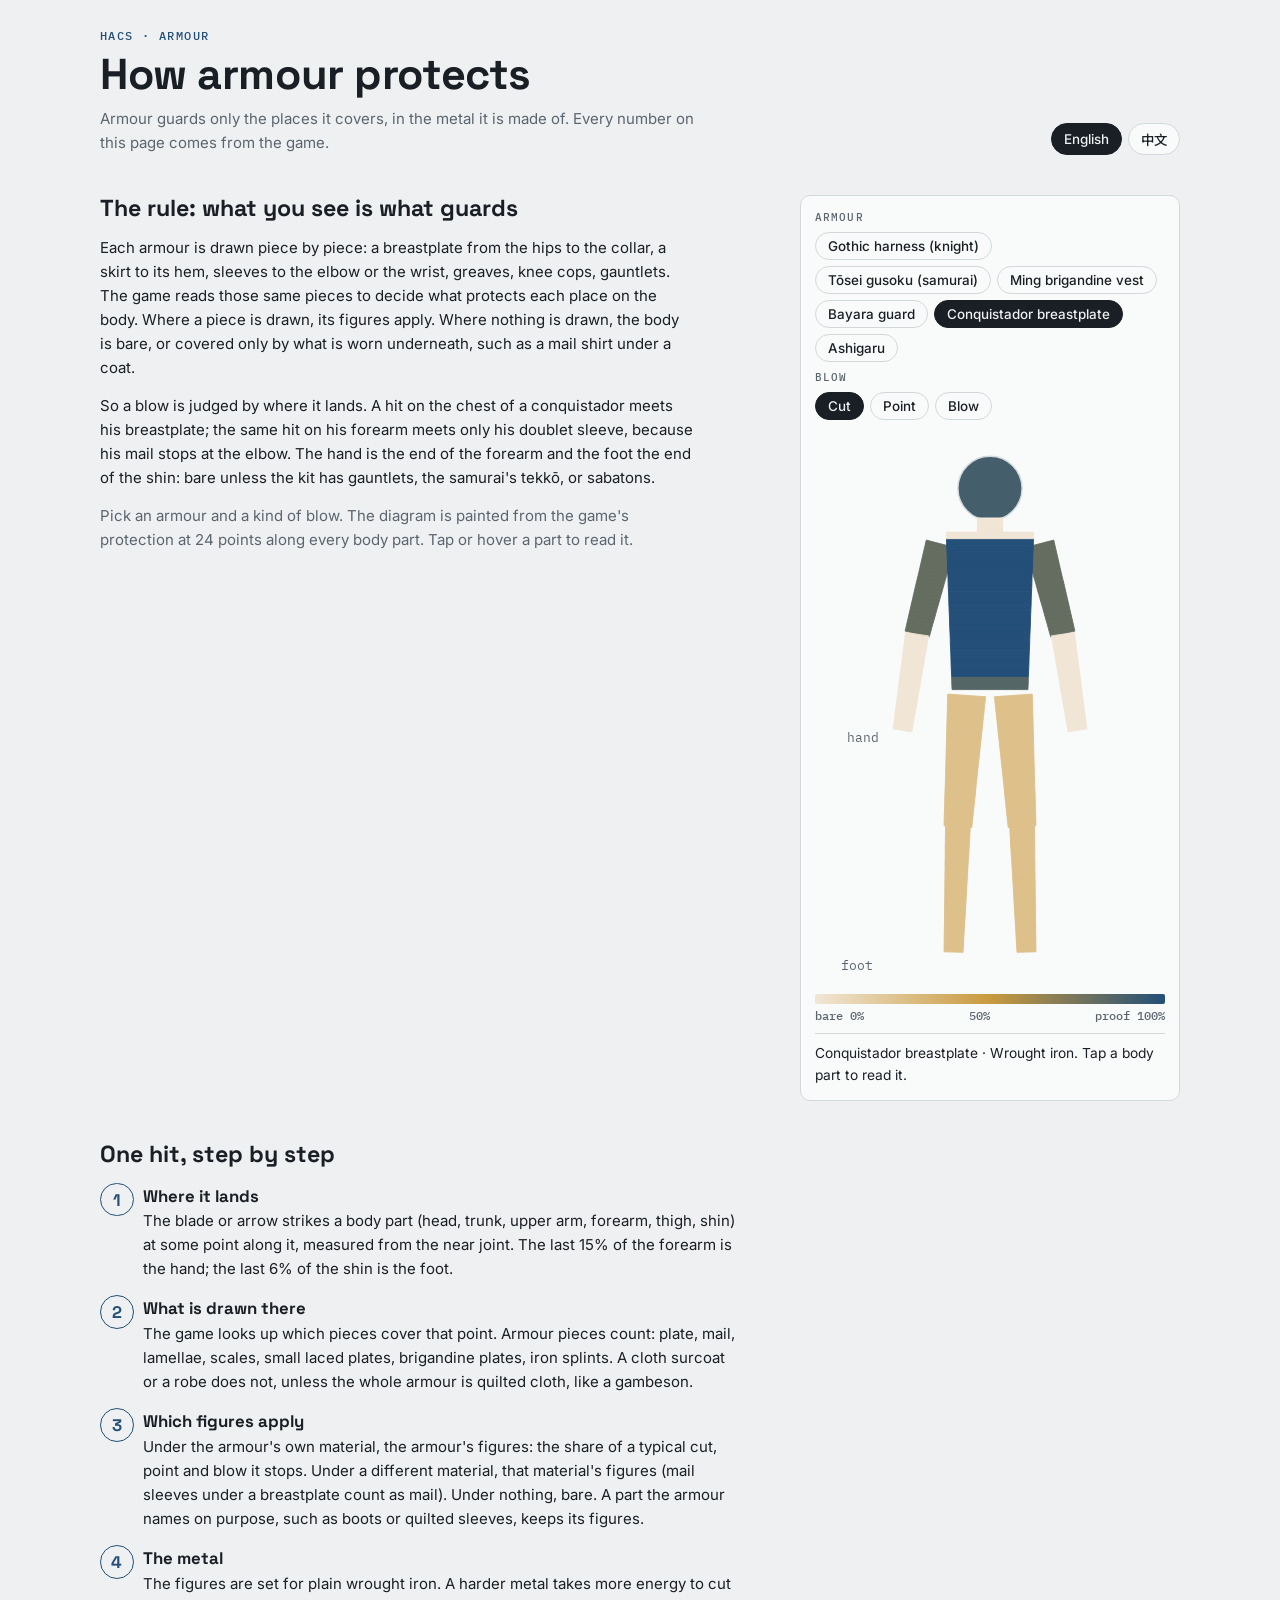
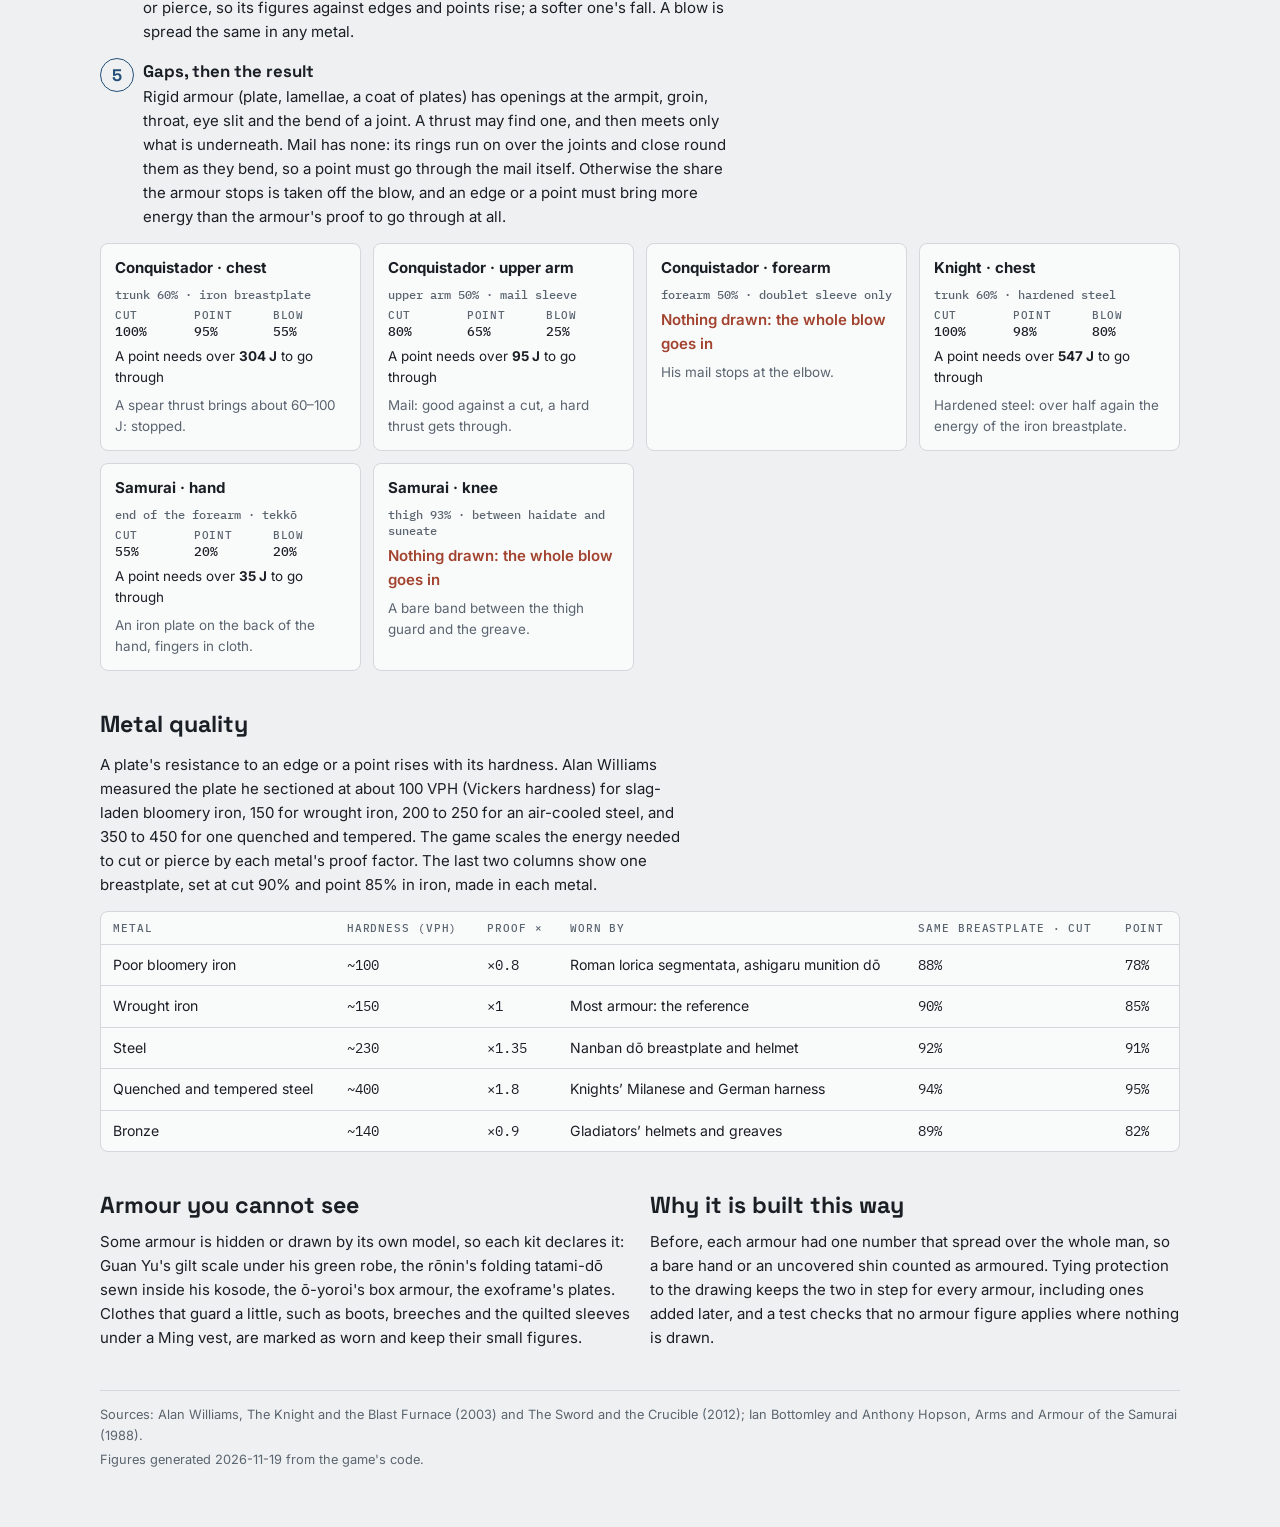
==== commit 9067ac79: "Mail has no gaps: rigidity is the armour's stuff where the blow lands, not its cut figure Rigid armo" ====
--- a/assets/armour.html
+++ b/assets/armour.html
@@ -113,7 +113,7 @@
     <li><div><h3><span class="en">What is drawn there</span><span class="zh">那里画了什么</span></h3><p><span class="en">The game looks up which pieces cover that point. Armour pieces count: plate, mail, lamellae, scales, small laced plates, brigandine plates, iron splints. A cloth surcoat or a robe does not, unless the whole armour is quilted cloth, like a gambeson.</span><span class="zh">游戏查出覆盖这一点的是哪些甲片。算数的是甲：板甲、锁子甲、札甲、鳞甲、小札、布面甲的甲片、铁条。布罩袍和长袍不算，除非整副甲本来就是棉布做的，比如棉甲。</span></p></div></li>
     <li><div><h3><span class="en">Which figures apply</span><span class="zh">用哪组数值</span></h3><p><span class="en">Under the armour's own material, the armour's figures: the share of a typical cut, point and blow it stops. Under a different material, that material's figures (mail sleeves under a breastplate count as mail). Under nothing, bare. A part the armour names on purpose, such as boots or quilted sleeves, keeps its figures.</span><span class="zh">落在这副甲本身的材料上，就用这副甲的数值：一次普通的砍、刺、钝击，它能挡下几成。落在别的材料上，用那种材料的数值（胸甲下面的锁子袖按锁子甲算）。什么都没有，就是光的。甲特意写明的部位，比如靴子、棉袖，保留它自己的数值。</span></p></div></li>
     <li><div><h3><span class="en">The metal</span><span class="zh">金属</span></h3><p><span class="en">The figures are set for plain wrought iron. A harder metal takes more energy to cut or pierce, so its figures against edges and points rise; a softer one's fall. A blow is spread the same in any metal.</span><span class="zh">数值按普通熟铁设定。金属越硬，砍穿、刺穿需要的能量越大，对刃和尖的防护就越高；越软越低。钝击被摊开的程度跟金属软硬无关。</span></p></div></li>
-    <li><div><h3><span class="en">Gaps, then the result</span><span class="zh">缝隙，然后出结果</span></h3><p><span class="en">Rigid armour has openings (armpit, groin, throat, eye slit, the bend of a joint). A thrust may find one, and then meets only what is underneath. Otherwise the share the armour stops is taken off the blow, and an edge or a point must bring more energy than the armour's proof to go through at all.</span><span class="zh">硬甲有缝隙（腋下、腹股沟、咽喉、眼缝、关节弯处）。刺击可能正好找到缝，那就只碰到里面的东西。否则就从这一击里扣掉甲挡下的那一份；刃或尖带的能量还得超过这副甲的“耐受能量”，才能穿得进去。</span></p></div></li>
+    <li><div><h3><span class="en">Gaps, then the result</span><span class="zh">缝隙，然后出结果</span></h3><p><span class="en">Rigid armour (plate, lamellae, a coat of plates) has openings at the armpit, groin, throat, eye slit and the bend of a joint. A thrust may find one, and then meets only what is underneath. Mail has none: its rings run on over the joints and close round them as they bend, so a point must go through the mail itself. Otherwise the share the armour stops is taken off the blow, and an edge or a point must bring more energy than the armour's proof to go through at all.</span><span class="zh">硬甲（板甲、札甲、布面甲）在腋下、腹股沟、咽喉、眼缝、关节弯处有缝隙。刺击可能正好找到缝，那就只碰到里面的东西。锁子甲没有缝：铁环连着盖过关节，弯曲时也合拢着，尖只能硬穿锁子甲本身。否则就从这一击里扣掉甲挡下的那一份；刃或尖带的能量还得超过这副甲的“耐受能量”，才能穿得进去。</span></p></div></li>
   </ol>
   <div class="cases" id="cases"></div>
 </section>
